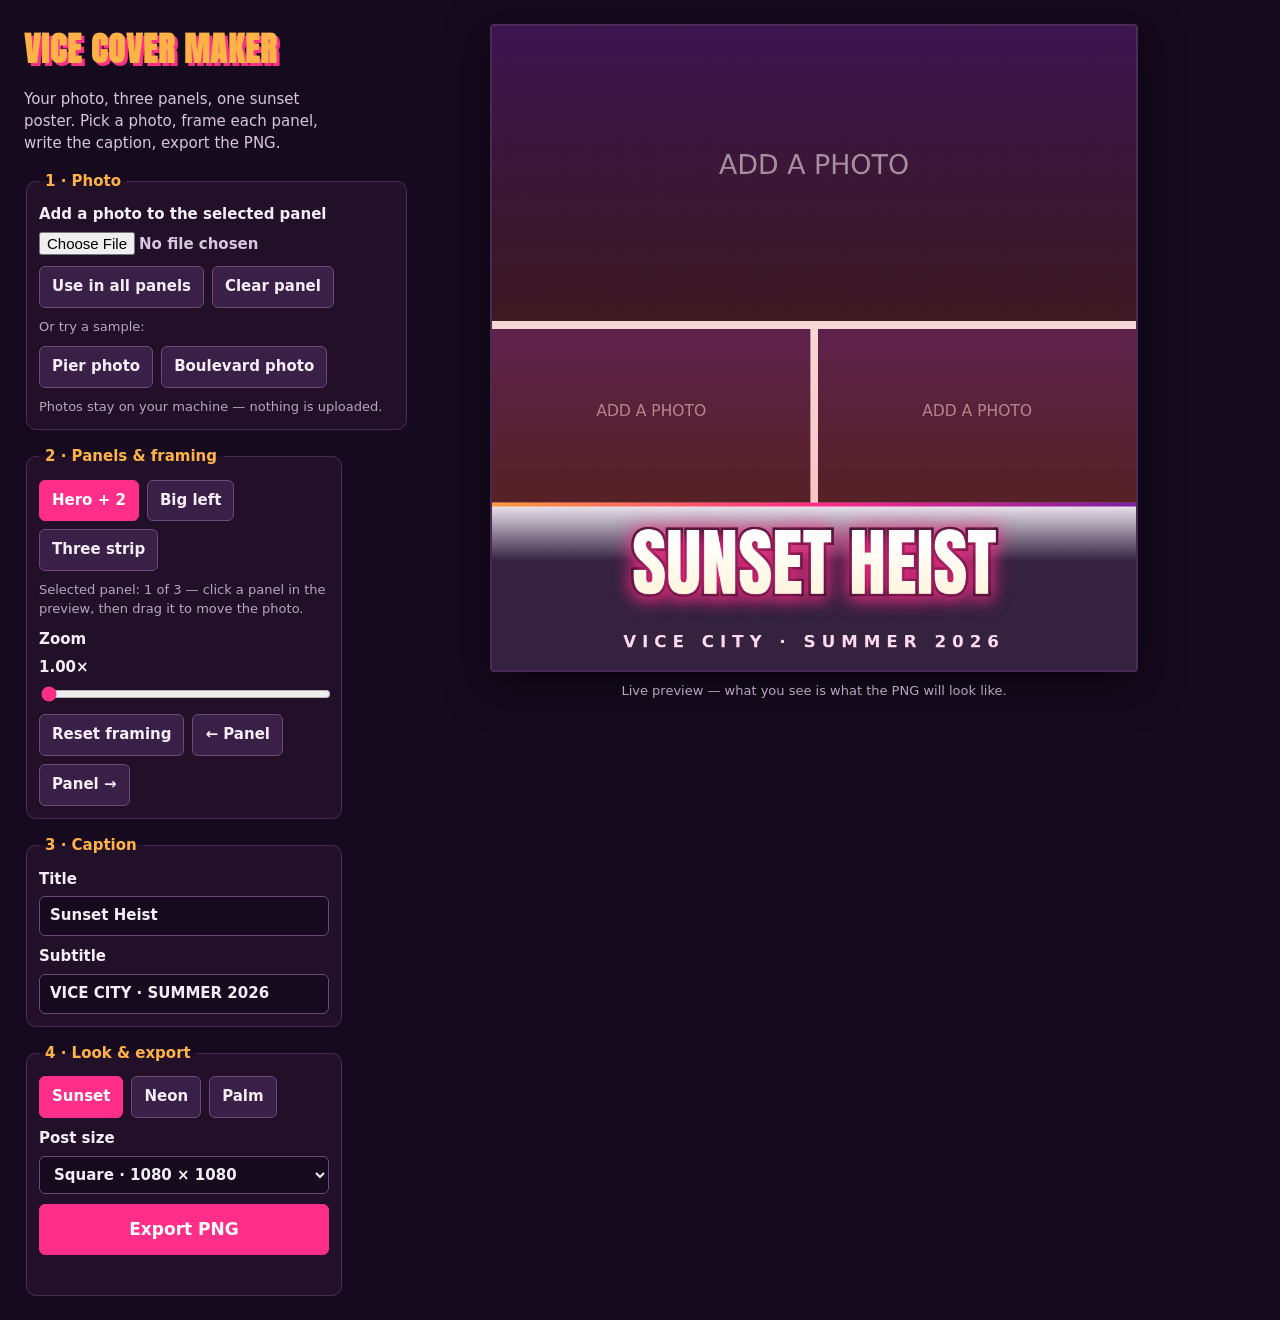
==== app/index.html @ 050db248 "Vice City cover maker: multi-panel GTA-style cover art app" ====
<!doctype html>
<html lang="en">
<head>
<meta charset="utf-8">
<meta name="viewport" content="width=device-width, initial-scale=1">
<title>Vice Cover Maker — GTA-style cover art</title>
<link rel="stylesheet" href="./style.css">
</head>
<body>
<main class="app">
  <section class="controls" aria-label="Cover controls">
    <h1>VICE COVER MAKER</h1>
    <p class="tagline">Your photo, three panels, one sunset poster. Pick a photo, frame each panel, write the caption, export the PNG.</p>

    <fieldset>
      <legend>1 · Photo</legend>
      <label class="file-label">Add a photo to the selected panel
        <input id="photo" type="file" accept="image/*">
      </label>
      <div class="row">
        <button id="fill-all" type="button">Use in all panels</button>
        <button id="clear-panel" type="button">Clear panel</button>
      </div>
      <p class="hint">Or try a sample:</p>
      <div class="row">
        <button id="sample-pier" type="button">Pier photo</button>
        <button id="sample-boulevard" type="button">Boulevard photo</button>
      </div>
      <p class="hint">Photos stay on your machine — nothing is uploaded.</p>
    </fieldset>

    <fieldset>
      <legend>2 · Panels &amp; framing</legend>
      <div class="row" role="group" aria-label="Panel layout">
        <button id="layout-grid" type="button" class="layout-btn is-active">Hero + 2</button>
        <button id="layout-split" type="button" class="layout-btn">Big left</button>
        <button id="layout-strip" type="button" class="layout-btn">Three strip</button>
      </div>
      <p class="hint" id="selected-label">Selected panel: 1 of 3 — click a panel in the preview, then drag it to move the photo.</p>
      <label>Zoom <span id="zoom-value">1.00×</span>
        <input id="zoom" type="range" min="1" max="3" step="0.01" value="1">
      </label>
      <div class="row">
        <button id="reset-frame" type="button">Reset framing</button>
        <button id="prev-panel" type="button">← Panel</button>
        <button id="next-panel" type="button">Panel →</button>
      </div>
    </fieldset>

    <fieldset>
      <legend>3 · Caption</legend>
      <label>Title
        <input id="title" type="text" maxlength="28" value="Sunset Heist">
      </label>
      <label>Subtitle
        <input id="subtitle" type="text" maxlength="48" value="VICE CITY · SUMMER 2026">
      </label>
    </fieldset>

    <fieldset>
      <legend>4 · Look &amp; export</legend>
      <div class="row" role="group" aria-label="Colour grade">
        <button id="grade-sunset" type="button" class="grade-btn is-active">Sunset</button>
        <button id="grade-neon" type="button" class="grade-btn">Neon</button>
        <button id="grade-palm" type="button" class="grade-btn">Palm</button>
      </div>
      <label>Post size
        <select id="size">
          <option value="1080x1080" selected>Square · 1080 × 1080</option>
          <option value="1080x1350">Portrait · 1080 × 1350</option>
          <option value="1920x1080">Wide · 1920 × 1080</option>
        </select>
      </label>
      <button id="export" type="button" class="export-btn">Export PNG</button>
      <p id="status" role="status"></p>
    </fieldset>
  </section>

  <section class="preview" aria-label="Cover preview">
    <canvas id="cover" width="1080" height="1080" aria-label="The cover preview"></canvas>
    <p class="hint">Live preview — what you see is what the PNG will look like.</p>
  </section>
</main>
<script type="module" src="./src/main.js"></script>
</body>
</html>
---- app/style.css ----
@font-face {
  font-family: "Anton";
  src: url("./fonts/Anton-Regular.ttf") format("truetype");
  font-weight: 400;
  font-style: normal;
  font-display: swap;
}

* { box-sizing: border-box; }

html, body {
  margin: 0;
  min-height: 100%;
  background: #160a1e;
  color: #f5eef7;
  font: 15px/1.45 system-ui, -apple-system, "Segoe UI", sans-serif;
}

.app {
  display: flex;
  gap: 28px;
  align-items: flex-start;
  justify-content: center;
  padding: 24px;
  max-width: 1280px;
  margin: 0 auto;
}

.controls { width: 320px; flex: 0 0 320px; display: flex; flex-direction: column; gap: 16px; }
.controls h1 {
  margin: 0;
  font-family: "Anton", "Arial Narrow", sans-serif;
  font-size: 34px;
  letter-spacing: 1px;
  color: #ffb347;
  text-shadow: 3px 3px 0 #ff2e88;
}
.tagline { margin: 0; color: #d8c6de; }

fieldset {
  border: 1px solid #4a2b57;
  border-radius: 10px;
  padding: 12px;
  display: flex;
  flex-direction: column;
  gap: 10px;
  background: #221029;
}
legend { font-weight: 700; color: #ffb347; padding: 0 6px; }
label { display: flex; flex-direction: column; gap: 6px; font-weight: 600; }
.hint { margin: 0; color: #b9a4c2; font-size: 13px; }
.row { display: flex; gap: 8px; flex-wrap: wrap; }

input[type="text"], select {
  font: inherit;
  padding: 8px 10px;
  border: 1px solid #6b4a7a;
  border-radius: 6px;
  background: #160a1e;
  color: #f5eef7;
}
input[type="file"] { font: inherit; color: #d8c6de; }
input[type="range"] { width: 100%; accent-color: #ff2e88; }
.file-label { font-weight: 600; }

button {
  font: inherit;
  font-weight: 700;
  padding: 9px 12px;
  border: 1px solid #6b4a7a;
  border-radius: 6px;
  background: #3a1f47;
  color: #f5eef7;
  cursor: pointer;
}
button:hover { background: #4d2a5e; }
button.is-active { background: #ff2e88; border-color: #ff2e88; color: #fff; }
.export-btn { background: #ff2e88; border-color: #ff2e88; color: #fff; font-size: 17px; padding: 12px; }
.export-btn:hover { background: #ff4d9c; }

.preview { flex: 1 1 auto; min-width: 0; display: flex; flex-direction: column; gap: 10px; align-items: center; }
#cover {
  width: min(72vh, 100%);
  height: auto;
  max-height: 78vh;
  box-shadow: 0 12px 44px rgba(0, 0, 0, 0.6);
  border: 2px solid #4a2b57;
  border-radius: 4px;
  touch-action: none;
  cursor: grab;
}
#cover:active { cursor: grabbing; }
#status { margin: 0; color: #8fe3b0; min-height: 1.2em; }

body.shot-cover { background: #000; }
body.shot-cover .controls,
body.shot-cover .preview .hint { display: none; }
body.shot-cover .app { padding: 0; margin: 0; max-width: none; display: block; }
body.shot-cover .preview { display: block; }
body.shot-cover #cover {
  width: 100vw;
  height: 100vh;
  max-height: none;
  border: 0;
  border-radius: 0;
  box-shadow: none;
  object-fit: fill;
}
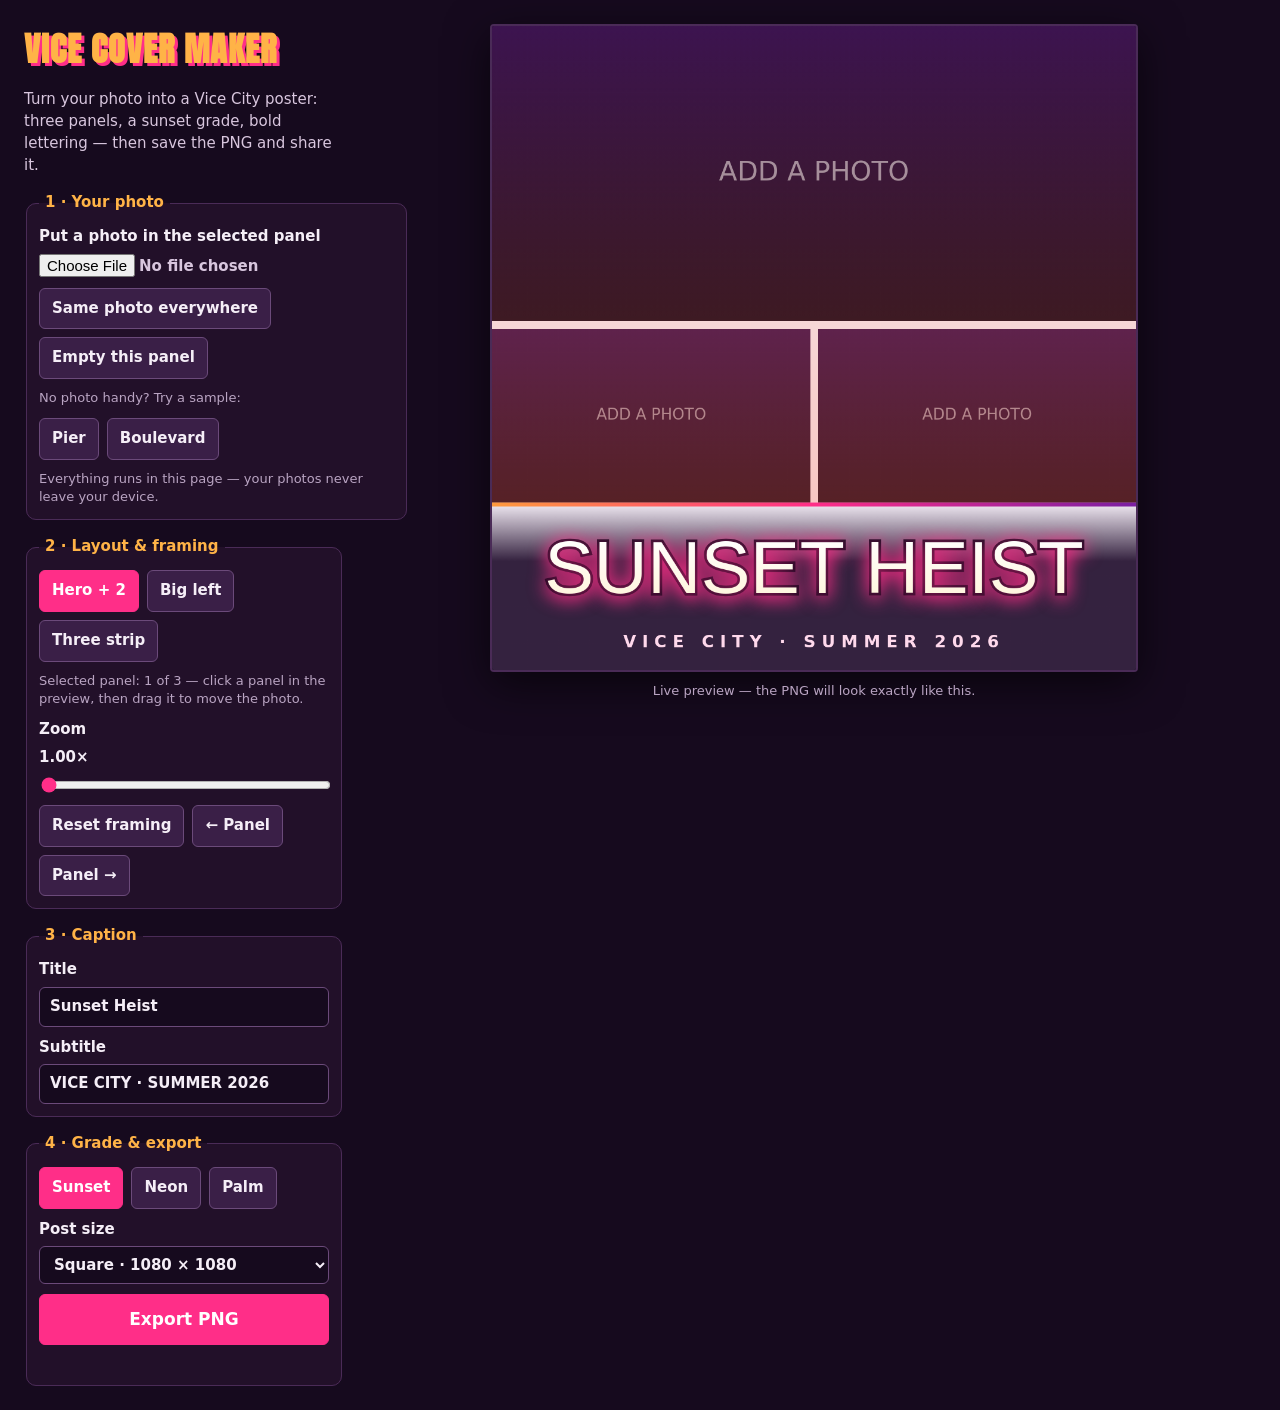
==== commit 5fa81a86: "Vice Cover Maker: multi-panel GTA-style cover art app (rebuild)" ====
--- a/app/index.html
+++ b/app/index.html
@@ -10,33 +10,33 @@
 <main class="app">
   <section class="controls" aria-label="Cover controls">
     <h1>VICE COVER MAKER</h1>
-    <p class="tagline">Your photo, three panels, one sunset poster. Pick a photo, frame each panel, write the caption, export the PNG.</p>
+    <p class="tagline">Turn your photo into a Vice City poster: three panels, a sunset grade, bold lettering — then save the PNG and share it.</p>
 
     <fieldset>
-      <legend>1 · Photo</legend>
-      <label class="file-label">Add a photo to the selected panel
+      <legend>1 · Your photo</legend>
+      <label class="file-label">Put a photo in the selected panel
         <input id="photo" type="file" accept="image/*">
       </label>
       <div class="row">
-        <button id="fill-all" type="button">Use in all panels</button>
-        <button id="clear-panel" type="button">Clear panel</button>
+        <button id="fill-all" type="button">Same photo everywhere</button>
+        <button id="clear-panel" type="button">Empty this panel</button>
       </div>
-      <p class="hint">Or try a sample:</p>
+      <p class="hint">No photo handy? Try a sample:</p>
       <div class="row">
-        <button id="sample-pier" type="button">Pier photo</button>
-        <button id="sample-boulevard" type="button">Boulevard photo</button>
+        <button id="sample-pier" type="button">Pier</button>
+        <button id="sample-boulevard" type="button">Boulevard</button>
       </div>
-      <p class="hint">Photos stay on your machine — nothing is uploaded.</p>
+      <p class="hint">Everything runs in this page — your photos never leave your device.</p>
     </fieldset>
 
     <fieldset>
-      <legend>2 · Panels &amp; framing</legend>
+      <legend>2 · Layout &amp; framing</legend>
       <div class="row" role="group" aria-label="Panel layout">
         <button id="layout-grid" type="button" class="layout-btn is-active">Hero + 2</button>
         <button id="layout-split" type="button" class="layout-btn">Big left</button>
         <button id="layout-strip" type="button" class="layout-btn">Three strip</button>
       </div>
-      <p class="hint" id="selected-label">Selected panel: 1 of 3 — click a panel in the preview, then drag it to move the photo.</p>
+      <p class="hint" id="picked-label">Panel 1 of 3 selected — click a panel in the preview, then drag its photo to move it.</p>
       <label>Zoom <span id="zoom-value">1.00×</span>
         <input id="zoom" type="range" min="1" max="3" step="0.01" value="1">
       </label>
@@ -58,7 +58,7 @@
     </fieldset>
 
     <fieldset>
-      <legend>4 · Look &amp; export</legend>
+      <legend>4 · Grade &amp; export</legend>
       <div class="row" role="group" aria-label="Colour grade">
         <button id="grade-sunset" type="button" class="grade-btn is-active">Sunset</button>
         <button id="grade-neon" type="button" class="grade-btn">Neon</button>
@@ -78,9 +78,9 @@
 
   <section class="preview" aria-label="Cover preview">
     <canvas id="cover" width="1080" height="1080" aria-label="The cover preview"></canvas>
-    <p class="hint">Live preview — what you see is what the PNG will look like.</p>
+    <p class="hint">Live preview — the PNG will look exactly like this.</p>
   </section>
 </main>
-<script type="module" src="./src/main.js"></script>
+<script type="module" src="./src/app.js"></script>
 </body>
 </html>
--- a/app/style.css
+++ b/app/style.css
@@ -1,3 +1,4 @@
+/* Vice Cover Maker — dark violet editor chrome around the poster canvas. */
 @font-face {
   font-family: "Anton";
   src: url("./fonts/Anton-Regular.ttf") format("truetype");
@@ -6,96 +7,137 @@
   font-display: swap;
 }
 
+:root {
+  --ink: #f5eef7;
+  --ink-dim: #d8c6de;
+  --ink-faint: #b9a4c2;
+  --page: #160a1e;
+  --panel: #221029;
+  --panel-line: #4a2b57;
+  --control-line: #6b4a7a;
+  --control-fill: #3a1f47;
+  --control-hover: #4d2a5e;
+  --amber: #ffb347;
+  --pink: #ff2e88;
+  --pink-hover: #ff4d9c;
+  --ok: #8fe3b0;
+}
+
 * { box-sizing: border-box; }
 
 html, body {
   margin: 0;
   min-height: 100%;
-  background: #160a1e;
-  color: #f5eef7;
+  background: var(--page);
+  color: var(--ink);
   font: 15px/1.45 system-ui, -apple-system, "Segoe UI", sans-serif;
 }
 
+/* Two columns: the controls on the left, the live poster on the right. */
 .app {
   display: flex;
+  justify-content: center;
+  align-items: flex-start;
   gap: 28px;
-  align-items: flex-start;
-  justify-content: center;
-  padding: 24px;
   max-width: 1280px;
   margin: 0 auto;
+  padding: 24px;
 }
 
-.controls { width: 320px; flex: 0 0 320px; display: flex; flex-direction: column; gap: 16px; }
+.controls {
+  display: flex;
+  flex-direction: column;
+  flex: 0 0 320px;
+  width: 320px;
+  gap: 16px;
+}
 .controls h1 {
   margin: 0;
+  color: var(--amber);
   font-family: "Anton", "Arial Narrow", sans-serif;
   font-size: 34px;
   letter-spacing: 1px;
-  color: #ffb347;
-  text-shadow: 3px 3px 0 #ff2e88;
+  text-shadow: 3px 3px 0 var(--pink);
 }
-.tagline { margin: 0; color: #d8c6de; }
+.tagline { margin: 0; color: var(--ink-dim); }
 
+/* One fieldset per step of the flow. */
 fieldset {
-  border: 1px solid #4a2b57;
-  border-radius: 10px;
-  padding: 12px;
   display: flex;
   flex-direction: column;
   gap: 10px;
-  background: #221029;
+  padding: 12px;
+  background: var(--panel);
+  border: 1px solid var(--panel-line);
+  border-radius: 10px;
 }
-legend { font-weight: 700; color: #ffb347; padding: 0 6px; }
+legend { padding: 0 6px; color: var(--amber); font-weight: 700; }
 label { display: flex; flex-direction: column; gap: 6px; font-weight: 600; }
-.hint { margin: 0; color: #b9a4c2; font-size: 13px; }
-.row { display: flex; gap: 8px; flex-wrap: wrap; }
-
-input[type="text"], select {
-  font: inherit;
-  padding: 8px 10px;
-  border: 1px solid #6b4a7a;
-  border-radius: 6px;
-  background: #160a1e;
-  color: #f5eef7;
-}
-input[type="file"] { font: inherit; color: #d8c6de; }
-input[type="range"] { width: 100%; accent-color: #ff2e88; }
+.hint { margin: 0; color: var(--ink-faint); font-size: 13px; }
+.row { display: flex; flex-wrap: wrap; gap: 8px; }
 .file-label { font-weight: 600; }
 
+/* Inputs, buttons, and the export call to action. */
+input[type="text"], select {
+  padding: 8px 10px;
+  background: var(--page);
+  color: var(--ink);
+  border: 1px solid var(--control-line);
+  border-radius: 6px;
+  font: inherit;
+}
+input[type="file"] { color: var(--ink-dim); font: inherit; }
+input[type="range"] { width: 100%; accent-color: var(--pink); }
+
 button {
+  padding: 9px 12px;
+  background: var(--control-fill);
+  color: var(--ink);
+  border: 1px solid var(--control-line);
+  border-radius: 6px;
   font: inherit;
   font-weight: 700;
-  padding: 9px 12px;
-  border: 1px solid #6b4a7a;
-  border-radius: 6px;
-  background: #3a1f47;
-  color: #f5eef7;
   cursor: pointer;
 }
-button:hover { background: #4d2a5e; }
-button.is-active { background: #ff2e88; border-color: #ff2e88; color: #fff; }
-.export-btn { background: #ff2e88; border-color: #ff2e88; color: #fff; font-size: 17px; padding: 12px; }
-.export-btn:hover { background: #ff4d9c; }
+button:hover { background: var(--control-hover); }
+button.is-active { background: var(--pink); border-color: var(--pink); color: #fff; }
 
-.preview { flex: 1 1 auto; min-width: 0; display: flex; flex-direction: column; gap: 10px; align-items: center; }
+.export-btn {
+  padding: 12px;
+  background: var(--pink);
+  border-color: var(--pink);
+  color: #fff;
+  font-size: 17px;
+}
+.export-btn:hover { background: var(--pink-hover); }
+
+/* The poster preview. */
+.preview {
+  display: flex;
+  flex: 1 1 auto;
+  flex-direction: column;
+  align-items: center;
+  gap: 10px;
+  min-width: 0;
+}
 #cover {
   width: min(72vh, 100%);
   height: auto;
   max-height: 78vh;
+  border: 2px solid var(--panel-line);
+  border-radius: 4px;
   box-shadow: 0 12px 44px rgba(0, 0, 0, 0.6);
-  border: 2px solid #4a2b57;
-  border-radius: 4px;
   touch-action: none;
   cursor: grab;
 }
 #cover:active { cursor: grabbing; }
-#status { margin: 0; color: #8fe3b0; min-height: 1.2em; }
+#status { margin: 0; min-height: 1.2em; color: var(--ok); }
 
+/* Screenshot scenes: the cover alone, edge to edge, no editor chrome. */
 body.shot-cover { background: #000; }
 body.shot-cover .controls,
 body.shot-cover .preview .hint { display: none; }
-body.shot-cover .app { padding: 0; margin: 0; max-width: none; display: block; }
+body.shot-cover .app { display: block; max-width: none; margin: 0; padding: 0; }
 body.shot-cover .preview { display: block; }
 body.shot-cover #cover {
   width: 100vw;
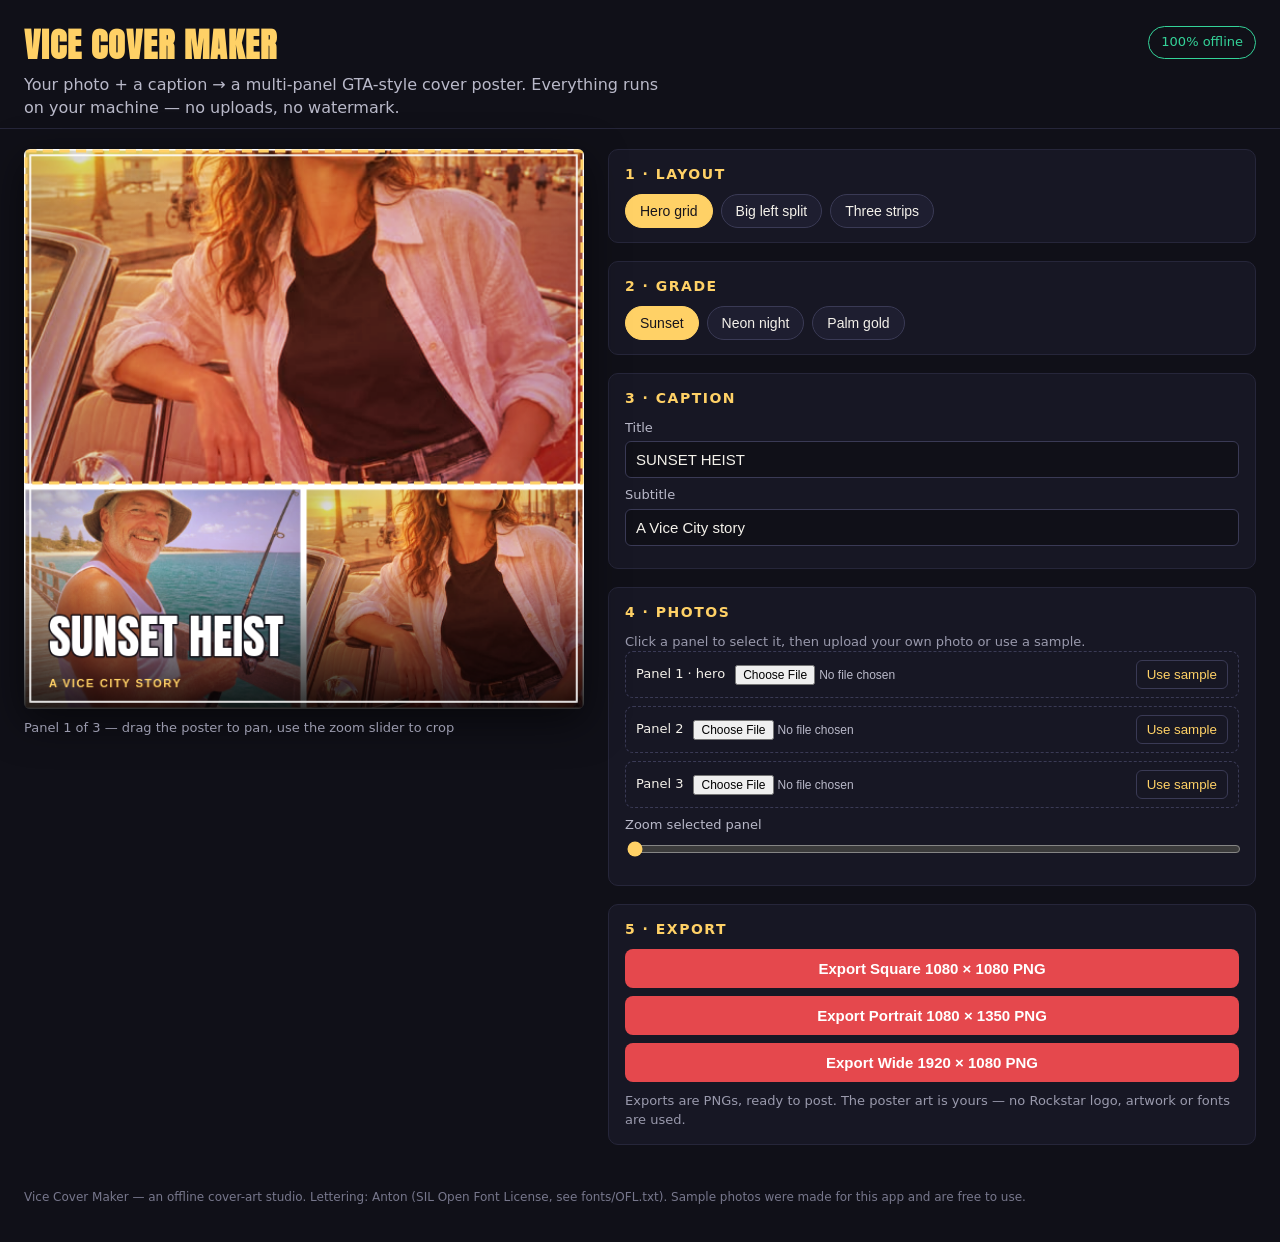
==== commit 738713d2: "Vice Cover Maker: multi-panel GTA-style cover art app (round-3 rebuild)" ====
--- a/app/index.html
+++ b/app/index.html
@@ -3,84 +3,83 @@
 <head>
 <meta charset="utf-8">
 <meta name="viewport" content="width=device-width, initial-scale=1">
-<title>Vice Cover Maker — GTA-style cover art</title>
-<link rel="stylesheet" href="./style.css">
+<title>Vice Cover Maker — turn your photo into GTA-style cover art</title>
+<link rel="stylesheet" href="style.css">
 </head>
 <body>
-<main class="app">
-  <section class="controls" aria-label="Cover controls">
+<header class="top">
+  <div>
     <h1>VICE COVER MAKER</h1>
-    <p class="tagline">Turn your photo into a Vice City poster: three panels, a sunset grade, bold lettering — then save the PNG and share it.</p>
+    <p class="tagline">Your photo + a caption → a multi-panel GTA-style cover poster. Everything runs on your machine — no uploads, no watermark.</p>
+  </div>
+  <p class="badge">100% offline</p>
+</header>
 
-    <fieldset>
-      <legend>1 · Your photo</legend>
-      <label class="file-label">Put a photo in the selected panel
-        <input id="photo" type="file" accept="image/*">
-      </label>
-      <div class="row">
-        <button id="fill-all" type="button">Same photo everywhere</button>
-        <button id="clear-panel" type="button">Empty this panel</button>
-      </div>
-      <p class="hint">No photo handy? Try a sample:</p>
-      <div class="row">
-        <button id="sample-pier" type="button">Pier</button>
-        <button id="sample-boulevard" type="button">Boulevard</button>
-      </div>
-      <p class="hint">Everything runs in this page — your photos never leave your device.</p>
-    </fieldset>
-
-    <fieldset>
-      <legend>2 · Layout &amp; framing</legend>
-      <div class="row" role="group" aria-label="Panel layout">
-        <button id="layout-grid" type="button" class="layout-btn is-active">Hero + 2</button>
-        <button id="layout-split" type="button" class="layout-btn">Big left</button>
-        <button id="layout-strip" type="button" class="layout-btn">Three strip</button>
-      </div>
-      <p class="hint" id="picked-label">Panel 1 of 3 selected — click a panel in the preview, then drag its photo to move it.</p>
-      <label>Zoom <span id="zoom-value">1.00×</span>
-        <input id="zoom" type="range" min="1" max="3" step="0.01" value="1">
-      </label>
-      <div class="row">
-        <button id="reset-frame" type="button">Reset framing</button>
-        <button id="prev-panel" type="button">← Panel</button>
-        <button id="next-panel" type="button">Panel →</button>
-      </div>
-    </fieldset>
-
-    <fieldset>
-      <legend>3 · Caption</legend>
-      <label>Title
-        <input id="title" type="text" maxlength="28" value="Sunset Heist">
-      </label>
-      <label>Subtitle
-        <input id="subtitle" type="text" maxlength="48" value="VICE CITY · SUMMER 2026">
-      </label>
-    </fieldset>
-
-    <fieldset>
-      <legend>4 · Grade &amp; export</legend>
-      <div class="row" role="group" aria-label="Colour grade">
-        <button id="grade-sunset" type="button" class="grade-btn is-active">Sunset</button>
-        <button id="grade-neon" type="button" class="grade-btn">Neon</button>
-        <button id="grade-palm" type="button" class="grade-btn">Palm</button>
-      </div>
-      <label>Post size
-        <select id="size">
-          <option value="1080x1080" selected>Square · 1080 × 1080</option>
-          <option value="1080x1350">Portrait · 1080 × 1350</option>
-          <option value="1920x1080">Wide · 1920 × 1080</option>
-        </select>
-      </label>
-      <button id="export" type="button" class="export-btn">Export PNG</button>
-      <p id="status" role="status"></p>
-    </fieldset>
+<main class="editor">
+  <section class="stage">
+    <canvas id="preview" width="540" height="540" aria-label="Cover preview"></canvas>
+    <canvas id="shot-canvas" style="display:none" aria-label="Cover shot"></canvas>
+    <p id="panel-label" class="hint">Panel 1 of 3 — drag the poster to pan, use the zoom slider to crop</p>
   </section>
 
-  <section class="preview" aria-label="Cover preview">
-    <canvas id="cover" width="1080" height="1080" aria-label="The cover preview"></canvas>
-    <p class="hint">Live preview — the PNG will look exactly like this.</p>
+  <section class="controls">
+    <div class="group">
+      <h2>1 · Layout</h2>
+      <div id="layout-picks" class="picks"></div>
+    </div>
+
+    <div class="group">
+      <h2>2 · Grade</h2>
+      <div id="grade-picks" class="picks"></div>
+    </div>
+
+    <div class="group">
+      <h2>3 · Caption</h2>
+      <label class="field">Title
+        <input id="title-input" type="text" maxlength="28" value="SUNSET HEIST">
+      </label>
+      <label class="field">Subtitle
+        <input id="subtitle-input" type="text" maxlength="48" value="A Vice City story">
+      </label>
+    </div>
+
+    <div class="group">
+      <h2>4 · Photos</h2>
+      <p class="hint">Click a panel to select it, then upload your own photo or use a sample.</p>
+      <div class="slots">
+        <div class="slot" data-panel="0">
+          <span>Panel 1 · hero</span>
+          <input type="file" accept="image/*" aria-label="Upload photo for panel 1">
+          <button type="button" class="sample-btn">Use sample</button>
+        </div>
+        <div class="slot" data-panel="1">
+          <span>Panel 2</span>
+          <input type="file" accept="image/*" aria-label="Upload photo for panel 2">
+          <button type="button" class="sample-btn">Use sample</button>
+        </div>
+        <div class="slot" data-panel="2">
+          <span>Panel 3</span>
+          <input type="file" accept="image/*" aria-label="Upload photo for panel 3">
+          <button type="button" class="sample-btn">Use sample</button>
+        </div>
+      </div>
+      <label class="field">Zoom selected panel
+        <input id="zoom" type="range" min="1" max="3" step="0.05" value="1">
+      </label>
+    </div>
+
+    <div class="group">
+      <h2>5 · Export</h2>
+      <div id="export-buttons" class="exports"></div>
+      <p class="hint">Exports are PNGs, ready to post. The poster art is yours — no Rockstar logo, artwork or fonts are used.</p>
+    </div>
   </section>
 </main>
-<script type="module" src="./src/app.js"></script>
+
+<footer class="foot">
+  <p>Vice Cover Maker — an offline cover-art studio. Lettering: Anton (SIL Open Font License, see fonts/OFL.txt). Sample photos were made for this app and are free to use.</p>
+</footer>
+
+<script type="module" src="src/main.js"></script>
 </body>
 </html>
--- a/app/style.css
+++ b/app/style.css
@@ -1,150 +1,186 @@
-/* Vice Cover Maker — dark violet editor chrome around the poster canvas. */
 @font-face {
-  font-family: "Anton";
-  src: url("./fonts/Anton-Regular.ttf") format("truetype");
+  font-family: 'Anton';
+  src: url('fonts/Anton-Regular.ttf') format('truetype');
   font-weight: 400;
   font-style: normal;
   font-display: swap;
 }
 
-:root {
-  --ink: #f5eef7;
-  --ink-dim: #d8c6de;
-  --ink-faint: #b9a4c2;
-  --page: #160a1e;
-  --panel: #221029;
-  --panel-line: #4a2b57;
-  --control-line: #6b4a7a;
-  --control-fill: #3a1f47;
-  --control-hover: #4d2a5e;
-  --amber: #ffb347;
-  --pink: #ff2e88;
-  --pink-hover: #ff4d9c;
-  --ok: #8fe3b0;
+* { box-sizing: border-box; }
+
+body {
+  margin: 0;
+  background: #101018;
+  color: #f4f1ea;
+  font-family: 'Segoe UI', system-ui, -apple-system, sans-serif;
+  line-height: 1.45;
 }
 
-* { box-sizing: border-box; }
-
-html, body {
-  margin: 0;
-  min-height: 100%;
-  background: var(--page);
-  color: var(--ink);
-  font: 15px/1.45 system-ui, -apple-system, "Segoe UI", sans-serif;
+.top {
+  display: flex;
+  justify-content: space-between;
+  align-items: flex-start;
+  gap: 16px;
+  padding: 20px 24px 8px;
+  border-bottom: 1px solid #26263a;
 }
 
-/* Two columns: the controls on the left, the live poster on the right. */
-.app {
-  display: flex;
-  justify-content: center;
-  align-items: flex-start;
-  gap: 28px;
-  max-width: 1280px;
-  margin: 0 auto;
-  padding: 24px;
+.top h1 {
+  margin: 0;
+  font-family: Anton, 'Arial Black', sans-serif;
+  font-size: 34px;
+  letter-spacing: 1px;
+  color: #ffd166;
 }
 
-.controls {
+.tagline { margin: 4px 0 0; color: #b9b9c9; max-width: 640px; }
+
+.badge {
+  margin: 6px 0 0;
+  padding: 6px 12px;
+  border: 1px solid #34d399;
+  border-radius: 999px;
+  color: #34d399;
+  font-size: 13px;
+  white-space: nowrap;
+}
+
+.editor {
+  display: grid;
+  grid-template-columns: minmax(320px, 560px) minmax(300px, 1fr);
+  gap: 24px;
+  padding: 20px 24px;
+  align-items: start;
+}
+
+.stage { position: sticky; top: 12px; }
+
+#preview {
+  display: block;
+  width: 100%;
+  height: auto;
+  border-radius: 6px;
+  box-shadow: 0 12px 40px rgba(0, 0, 0, 0.55);
+  cursor: grab;
+  touch-action: none;
+  background: #1a1a28;
+}
+
+#preview:active { cursor: grabbing; }
+
+.hint { color: #9a9aad; font-size: 13px; margin: 10px 0 0; }
+
+.controls { display: flex; flex-direction: column; gap: 18px; }
+
+.group {
+  background: #171724;
+  border: 1px solid #26263a;
+  border-radius: 10px;
+  padding: 14px 16px;
+}
+
+.group h2 {
+  margin: 0 0 10px;
+  font-size: 14px;
+  text-transform: uppercase;
+  letter-spacing: 1.5px;
+  color: #ffd166;
+}
+
+.picks { display: flex; flex-wrap: wrap; gap: 8px; }
+
+.pick {
+  padding: 8px 14px;
+  border: 1px solid #3a3a55;
+  border-radius: 999px;
+  background: #1e1e30;
+  color: #f4f1ea;
+  font-size: 14px;
+  cursor: pointer;
+}
+
+.pick:hover { border-color: #ffd166; }
+.pick.active { background: #ffd166; color: #17141c; border-color: #ffd166; }
+
+.field { display: block; font-size: 13px; color: #b9b9c9; margin: 8px 0; }
+
+.field input[type="text"] {
+  display: block;
+  width: 100%;
+  margin-top: 4px;
+  padding: 9px 10px;
+  border: 1px solid #3a3a55;
+  border-radius: 6px;
+  background: #101018;
+  color: #f4f1ea;
+  font-size: 15px;
+}
+
+.field input[type="range"] { width: 100%; margin-top: 6px; accent-color: #ffd166; }
+
+.slots { display: flex; flex-direction: column; gap: 8px; }
+
+.slot {
   display: flex;
-  flex-direction: column;
-  flex: 0 0 320px;
-  width: 320px;
-  gap: 16px;
+  align-items: center;
+  gap: 10px;
+  padding: 8px 10px;
+  border: 1px dashed #3a3a55;
+  border-radius: 8px;
+  font-size: 13px;
 }
-.controls h1 {
-  margin: 0;
-  color: var(--amber);
-  font-family: "Anton", "Arial Narrow", sans-serif;
-  font-size: 34px;
-  letter-spacing: 1px;
-  text-shadow: 3px 3px 0 var(--pink);
+
+.slot input[type="file"] { flex: 1; min-width: 0; font-size: 12px; color: #b9b9c9; }
+
+.sample-btn {
+  padding: 6px 10px;
+  border: 1px solid #3a3a55;
+  border-radius: 6px;
+  background: transparent;
+  color: #ffd166;
+  cursor: pointer;
+  white-space: nowrap;
 }
-.tagline { margin: 0; color: var(--ink-dim); }
 
-/* One fieldset per step of the flow. */
-fieldset {
-  display: flex;
-  flex-direction: column;
-  gap: 10px;
-  padding: 12px;
-  background: var(--panel);
-  border: 1px solid var(--panel-line);
-  border-radius: 10px;
-}
-legend { padding: 0 6px; color: var(--amber); font-weight: 700; }
-label { display: flex; flex-direction: column; gap: 6px; font-weight: 600; }
-.hint { margin: 0; color: var(--ink-faint); font-size: 13px; }
-.row { display: flex; flex-wrap: wrap; gap: 8px; }
-.file-label { font-weight: 600; }
+.exports { display: flex; flex-direction: column; gap: 8px; }
 
-/* Inputs, buttons, and the export call to action. */
-input[type="text"], select {
-  padding: 8px 10px;
-  background: var(--page);
-  color: var(--ink);
-  border: 1px solid var(--control-line);
-  border-radius: 6px;
-  font: inherit;
-}
-input[type="file"] { color: var(--ink-dim); font: inherit; }
-input[type="range"] { width: 100%; accent-color: var(--pink); }
-
-button {
-  padding: 9px 12px;
-  background: var(--control-fill);
-  color: var(--ink);
-  border: 1px solid var(--control-line);
-  border-radius: 6px;
-  font: inherit;
+.export {
+  padding: 11px 14px;
+  border: none;
+  border-radius: 8px;
+  background: #e5484d;
+  color: #fff;
+  font-size: 15px;
   font-weight: 700;
   cursor: pointer;
 }
-button:hover { background: var(--control-hover); }
-button.is-active { background: var(--pink); border-color: var(--pink); color: #fff; }
 
-.export-btn {
-  padding: 12px;
-  background: var(--pink);
-  border-color: var(--pink);
-  color: #fff;
-  font-size: 17px;
+.export:hover { background: #f0565b; }
+
+.foot {
+  padding: 12px 24px 24px;
+  color: #77778c;
+  font-size: 12px;
 }
-.export-btn:hover { background: var(--pink-hover); }
 
-/* The poster preview. */
-.preview {
-  display: flex;
-  flex: 1 1 auto;
-  flex-direction: column;
-  align-items: center;
-  gap: 10px;
-  min-width: 0;
-}
-#cover {
-  width: min(72vh, 100%);
-  height: auto;
-  max-height: 78vh;
-  border: 2px solid var(--panel-line);
-  border-radius: 4px;
-  box-shadow: 0 12px 44px rgba(0, 0, 0, 0.6);
-  touch-action: none;
-  cursor: grab;
-}
-#cover:active { cursor: grabbing; }
-#status { margin: 0; min-height: 1.2em; color: var(--ok); }
-
-/* Screenshot scenes: the cover alone, edge to edge, no editor chrome. */
-body.shot-cover { background: #000; }
-body.shot-cover .controls,
-body.shot-cover .preview .hint { display: none; }
-body.shot-cover .app { display: block; max-width: none; margin: 0; padding: 0; }
-body.shot-cover .preview { display: block; }
-body.shot-cover #cover {
+/* Poster-only shot mode: the viewport is the cover, no editor chrome. */
+body.shot-poster { background: #000; }
+body.shot-poster .top,
+body.shot-poster .controls,
+body.shot-poster .foot,
+body.shot-poster #preview,
+body.shot-poster #panel-label { display: none !important; }
+body.shot-poster .editor { display: block; padding: 0; }
+body.shot-poster .stage { position: static; }
+body.shot-poster #shot-canvas {
+  display: block;
   width: 100vw;
   height: 100vh;
-  max-height: none;
-  border: 0;
-  border-radius: 0;
-  box-shadow: none;
-  object-fit: fill;
+  object-fit: contain;
+  background: #000;
 }
+
+@media (max-width: 860px) {
+  .editor { grid-template-columns: 1fr; }
+  .stage { position: static; }
+}
